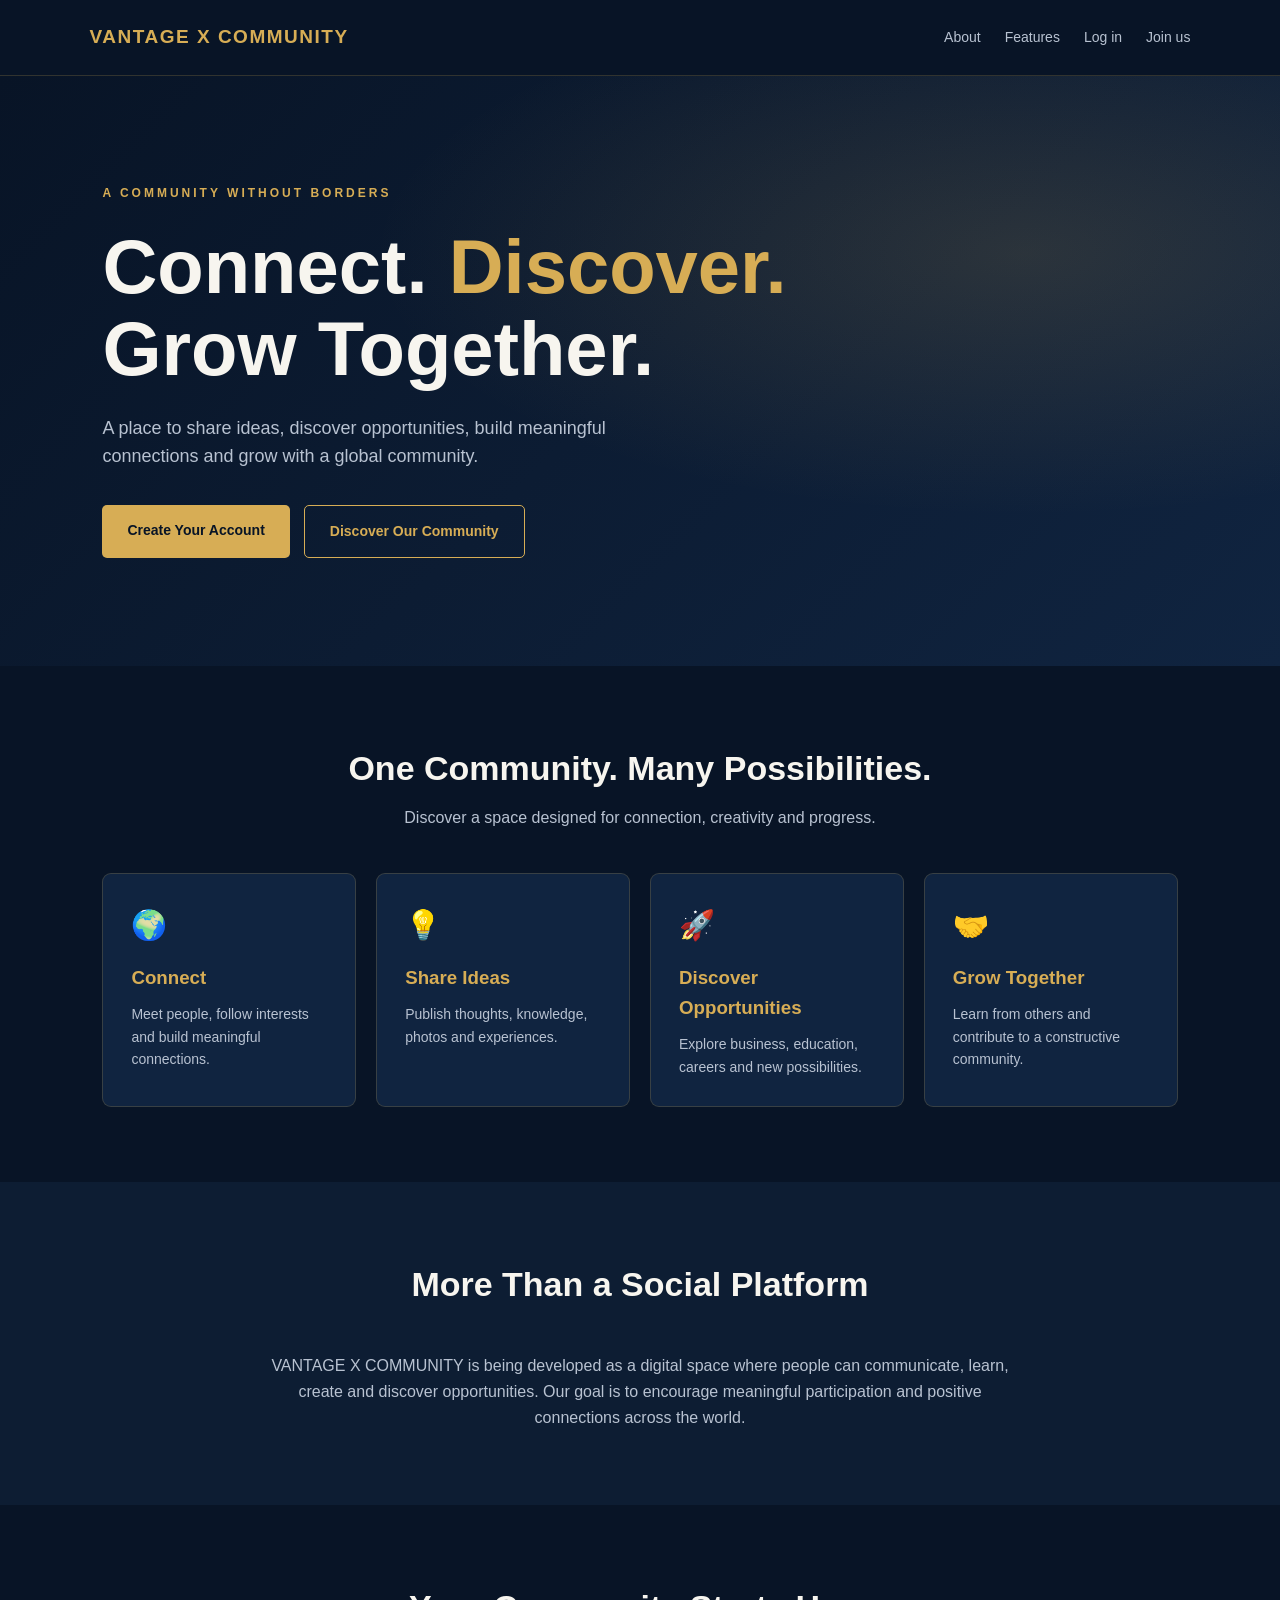
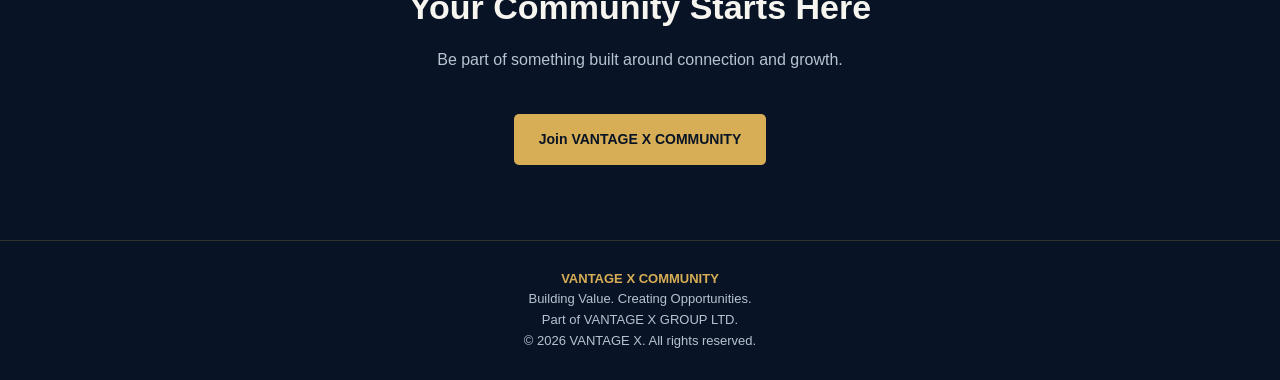
==== index.html @ 7fa85c02 "Create index.html" ====
<!DOCTYPE html>
<html lang="en">
<head>
  <meta charset="UTF-8">
  <meta name="viewport" content="width=device-width, initial-scale=1.0">
  <meta name="theme-color" content="#081426">
  <meta name="description" content="VANTAGE X COMMUNITY — Connect, discover and grow together.">
  <title>VANTAGE X COMMUNITY</title>
  <style>
    :root {
      --navy: #081426;
      --navy-light: #102440;
      --gold: #d7ad55;
      --ivory: #f7f5ef;
      --muted: #b8c2d1;
    }

    * { box-sizing: border-box; margin: 0; padding: 0; }

    body {
      background: var(--navy);
      color: var(--ivory);
      font-family: Arial, Helvetica, sans-serif;
      line-height: 1.6;
    }

    a { color: inherit; text-decoration: none; }

    header {
      min-height: 76px;
      padding: 18px 7%;
      display: flex;
      justify-content: space-between;
      align-items: center;
      gap: 20px;
      border-bottom: 1px solid rgba(215,173,85,.2);
    }

    .brand {
      color: var(--gold);
      font-size: 19px;
      font-weight: 800;
      letter-spacing: 1.5px;
    }

    nav { display: flex; gap: 24px; align-items: center; }
    nav a { font-size: 14px; color: var(--muted); }
    nav a:hover { color: var(--gold); }

    .hero {
      min-height: 590px;
      padding: 100px 8%;
      display: flex;
      align-items: center;
      background:
        radial-gradient(ellipse at 80% 30%, rgba(215,173,85,.15), transparent 45%),
        linear-gradient(135deg, #081426, #102440);
    }

    .hero-content { max-width: 760px; }

    .eyebrow {
      color: var(--gold);
      letter-spacing: 3px;
      font-size: 12px;
      font-weight: bold;
      margin-bottom: 22px;
    }

    h1 {
      font-size: clamp(42px, 7vw, 76px);
      line-height: 1.08;
      margin-bottom: 24px;
    }

    h1 span { color: var(--gold); }

    .hero p {
      max-width: 590px;
      color: var(--muted);
      font-size: 18px;
      margin-bottom: 34px;
    }

    .actions { display: flex; flex-wrap: wrap; gap: 14px; }

    .btn {
      display: inline-block;
      padding: 14px 25px;
      border-radius: 5px;
      font-weight: bold;
      font-size: 14px;
      transition: .2s;
    }

    .btn-primary { background: var(--gold); color: var(--navy); }
    .btn-secondary { border: 1px solid var(--gold); color: var(--gold); }
    .btn:hover { transform: translateY(-2px); }

    section { padding: 75px 8%; }

    .section-heading { text-align: center; margin-bottom: 42px; }
    .section-heading h2 { font-size: 34px; margin-bottom: 10px; }
    .section-heading p { color: var(--muted); }

    .features {
      display: grid;
      grid-template-columns: repeat(auto-fit, minmax(220px, 1fr));
      gap: 20px;
    }

    .feature {
      padding: 28px;
      border: 1px solid rgba(215,173,85,.2);
      border-radius: 9px;
      background: var(--navy-light);
    }

    .feature .symbol { font-size: 29px; margin-bottom: 15px; }
    .feature h3 { color: var(--gold); margin-bottom: 10px; }
    .feature p { color: var(--muted); font-size: 14px; }

    .about {
      text-align: center;
      background: #0d1d33;
    }

    .about p {
      max-width: 760px;
      margin: 15px auto 0;
      color: var(--muted);
    }

    .join { text-align: center; }
    .join p { color: var(--muted); margin: 12px 0 25px; }

    footer {
      padding: 28px 7%;
      text-align: center;
      border-top: 1px solid rgba(215,173,85,.2);
      color: var(--muted);
      font-size: 13px;
    }

    footer strong { color: var(--gold); }

    @media (max-width: 650px) {
      header { align-items: flex-start; flex-direction: column; }
      nav { flex-wrap: wrap; gap: 15px; }
      .hero { min-height: 520px; padding-top: 75px; padding-bottom: 75px; }
      .hero p { font-size: 16px; }
    }
  </style>
</head>
<body>

  <header>
    <a class="brand" href="index.html">VANTAGE X COMMUNITY</a>
    <nav aria-label="Main navigation">
      <a href="#about">About</a>
      <a href="#features">Features</a>
      <a href="login.html">Log in</a>
      <a href="signup.html">Join us</a>
    </nav>
  </header>

  <main>
    <section class="hero">
      <div class="hero-content">
        <div class="eyebrow">A COMMUNITY WITHOUT BORDERS</div>
        <h1>Connect. <span>Discover.</span><br>Grow Together.</h1>
        <p>
          A place to share ideas, discover opportunities, build meaningful
          connections and grow with a global community.
        </p>
        <div class="actions">
          <a class="btn btn-primary" href="signup.html">Create Your Account</a>
          <a class="btn btn-secondary" href="#about">Discover Our Community</a>
        </div>
      </div>
    </section>

    <section id="features">
      <div class="section-heading">
        <h2>One Community. Many Possibilities.</h2>
        <p>Discover a space designed for connection, creativity and progress.</p>
      </div>

      <div class="features">
        <article class="feature">
          <div class="symbol">🌍</div>
          <h3>Connect</h3>
          <p>Meet people, follow interests and build meaningful connections.</p>
        </article>

        <article class="feature">
          <div class="symbol">💡</div>
          <h3>Share Ideas</h3>
          <p>Publish thoughts, knowledge, photos and experiences.</p>
        </article>

        <article class="feature">
          <div class="symbol">🚀</div>
          <h3>Discover Opportunities</h3>
          <p>Explore business, education, careers and new possibilities.</p>
        </article>

        <article class="feature">
          <div class="symbol">🤝</div>
          <h3>Grow Together</h3>
          <p>Learn from others and contribute to a constructive community.</p>
        </article>
      </div>
    </section>

    <section class="about" id="about">
      <div class="section-heading">
        <h2>More Than a Social Platform</h2>
      </div>
      <p>
        VANTAGE X COMMUNITY is being developed as a digital space where
        people can communicate, learn, create and discover opportunities.
        Our goal is to encourage meaningful participation and positive
        connections across the world.
      </p>
    </section>

    <section class="join">
      <div class="section-heading">
        <h2>Your Community Starts Here</h2>
        <p>Be part of something built around connection and growth.</p>
      </div>
      <a class="btn btn-primary" href="signup.html">Join VANTAGE X COMMUNITY</a>
    </section>
  </main>

  <footer>
    <p><strong>VANTAGE X COMMUNITY</strong></p>
    <p>Building Value. Creating Opportunities.</p>
    <p>Part of VANTAGE X GROUP LTD.</p>
    <p>© <span id="year"></span> VANTAGE X. All rights reserved.</p>
  </footer>

  <script>
    document.getElementById("year").textContent = new Date().getFullYear();
  </script>
</body>
</html>
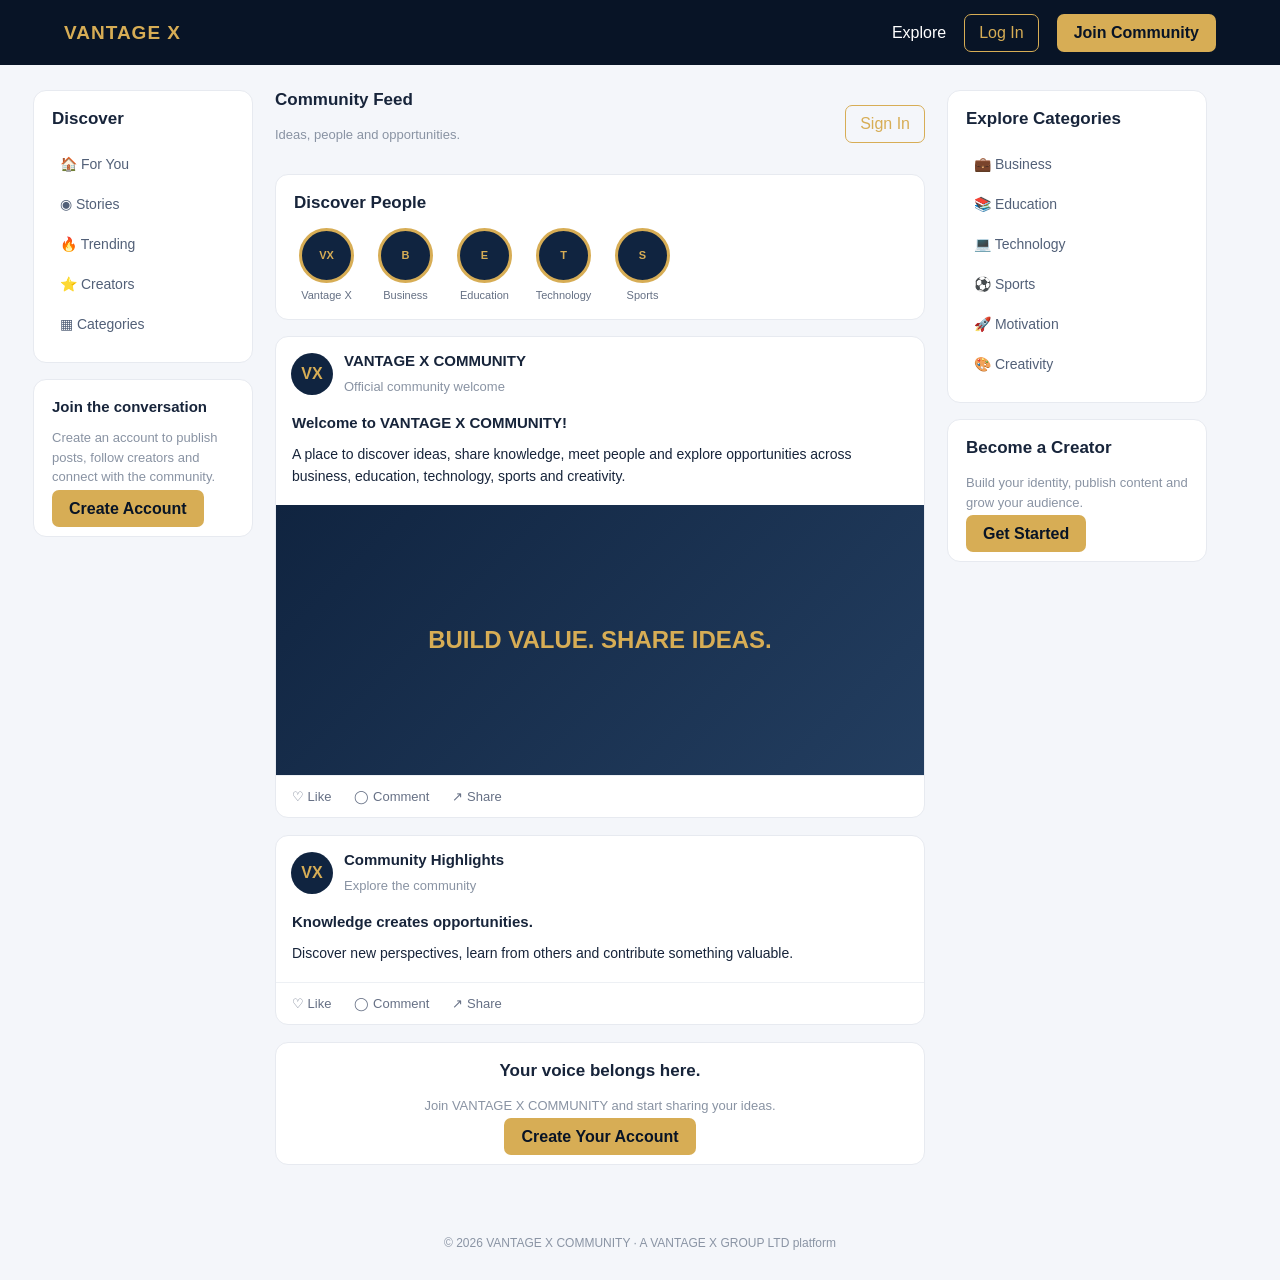
==== commit ffd14534: "Update index.html" ====
--- a/index.html
+++ b/index.html
@@ -1,248 +1,179 @@
+
 <!DOCTYPE html>
 <html lang="en">
 <head>
-  <meta charset="UTF-8">
-  <meta name="viewport" content="width=device-width, initial-scale=1.0">
-  <meta name="theme-color" content="#081426">
-  <meta name="description" content="VANTAGE X COMMUNITY — Connect, discover and grow together.">
-  <title>VANTAGE X COMMUNITY</title>
-  <style>
-    :root {
-      --navy: #081426;
-      --navy-light: #102440;
-      --gold: #d7ad55;
-      --ivory: #f7f5ef;
-      --muted: #b8c2d1;
-    }
+<meta charset="UTF-8">
+<meta name="viewport" content="width=device-width, initial-scale=1">
+<meta name="theme-color" content="#081426">
+<title>VANTAGE X COMMUNITY</title>
 
-    * { box-sizing: border-box; margin: 0; padding: 0; }
+<style>
+*{box-sizing:border-box}
+body{margin:0;background:#f4f6fa;color:#17243a;font-family:Arial,sans-serif}
+header{height:65px;background:#081426;color:white;display:flex;align-items:center;justify-content:space-between;padding:0 5%;position:sticky;top:0;z-index:10}
+.brand{font-weight:900;letter-spacing:1px;color:#d7ad55;font-size:19px}
+nav{display:flex;gap:18px;align-items:center}
+a{text-decoration:none;color:inherit}
+.btn{padding:10px 17px;border-radius:7px;background:#d7ad55;color:#081426;font-weight:bold}
+.secondary{border:1px solid #d7ad55;padding:9px 14px;border-radius:7px;color:#d7ad55}
+.layout{max-width:1250px;margin:25px auto;padding:0 18px;display:grid;grid-template-columns:220px minmax(0,650px) 260px;gap:22px}
+.panel{background:white;border:1px solid #e7eaf0;border-radius:13px;padding:18px;margin-bottom:16px}
+.side-link{display:block;padding:12px 8px;color:#526078;border-radius:7px;font-size:14px}
+.side-link:hover{background:#f1f3f7}
+h2{font-size:17px;margin:0 0 15px}
+h3{font-size:15px;margin:0 0 8px}
+.muted{color:#8993a3;font-size:13px;line-height:1.5}
+.feed-title{display:flex;justify-content:space-between;align-items:center;margin-bottom:16px}
+.post{background:white;border:1px solid #e7eaf0;border-radius:13px;margin-bottom:17px;overflow:hidden}
+.post-head{display:flex;align-items:center;gap:11px;padding:15px}
+.avatar{width:42px;height:42px;border-radius:50%;background:#102440;color:#d7ad55;display:grid;place-items:center;font-weight:bold}
+.post-body{padding:0 16px 17px;line-height:1.6;font-size:14px}
+.post-image{width:100%;height:270px;background:linear-gradient(135deg,#102440,#233e60);display:grid;place-items:center;color:#d7ad55;font-size:24px;font-weight:bold}
+.actions{display:flex;gap:23px;padding:13px 16px;border-top:1px solid #edf0f4;color:#667085;font-size:13px}
+.actions span{cursor:pointer}
+.story-row{display:flex;gap:14px;overflow-x:auto}
+.story{text-align:center;min-width:65px;font-size:11px;color:#657084}
+.story .avatar{width:55px;height:55px;margin:0 auto 6px;border:3px solid #d7ad55}
+footer{text-align:center;padding:30px;color:#8a94a4;font-size:12px}
+@media(max-width:950px){.layout{grid-template-columns:190px minmax(0,1fr)}.right{display:none}}
+@media(max-width:650px){
+header{padding:0 14px}
+nav{gap:9px}
+nav .secondary{display:none}
+.layout{display:block;margin:15px auto;padding:0 10px}
+.left{display:none}
+.post-image{height:220px}
+}
+</style>
+</head>
 
-    body {
-      background: var(--navy);
-      color: var(--ivory);
-      font-family: Arial, Helvetica, sans-serif;
-      line-height: 1.6;
-    }
-
-    a { color: inherit; text-decoration: none; }
-
-    header {
-      min-height: 76px;
-      padding: 18px 7%;
-      display: flex;
-      justify-content: space-between;
-      align-items: center;
-      gap: 20px;
-      border-bottom: 1px solid rgba(215,173,85,.2);
-    }
-
-    .brand {
-      color: var(--gold);
-      font-size: 19px;
-      font-weight: 800;
-      letter-spacing: 1.5px;
-    }
-
-    nav { display: flex; gap: 24px; align-items: center; }
-    nav a { font-size: 14px; color: var(--muted); }
-    nav a:hover { color: var(--gold); }
-
-    .hero {
-      min-height: 590px;
-      padding: 100px 8%;
-      display: flex;
-      align-items: center;
-      background:
-        radial-gradient(ellipse at 80% 30%, rgba(215,173,85,.15), transparent 45%),
-        linear-gradient(135deg, #081426, #102440);
-    }
-
-    .hero-content { max-width: 760px; }
-
-    .eyebrow {
-      color: var(--gold);
-      letter-spacing: 3px;
-      font-size: 12px;
-      font-weight: bold;
-      margin-bottom: 22px;
-    }
-
-    h1 {
-      font-size: clamp(42px, 7vw, 76px);
-      line-height: 1.08;
-      margin-bottom: 24px;
-    }
-
-    h1 span { color: var(--gold); }
-
-    .hero p {
-      max-width: 590px;
-      color: var(--muted);
-      font-size: 18px;
-      margin-bottom: 34px;
-    }
-
-    .actions { display: flex; flex-wrap: wrap; gap: 14px; }
-
-    .btn {
-      display: inline-block;
-      padding: 14px 25px;
-      border-radius: 5px;
-      font-weight: bold;
-      font-size: 14px;
-      transition: .2s;
-    }
-
-    .btn-primary { background: var(--gold); color: var(--navy); }
-    .btn-secondary { border: 1px solid var(--gold); color: var(--gold); }
-    .btn:hover { transform: translateY(-2px); }
-
-    section { padding: 75px 8%; }
-
-    .section-heading { text-align: center; margin-bottom: 42px; }
-    .section-heading h2 { font-size: 34px; margin-bottom: 10px; }
-    .section-heading p { color: var(--muted); }
-
-    .features {
-      display: grid;
-      grid-template-columns: repeat(auto-fit, minmax(220px, 1fr));
-      gap: 20px;
-    }
-
-    .feature {
-      padding: 28px;
-      border: 1px solid rgba(215,173,85,.2);
-      border-radius: 9px;
-      background: var(--navy-light);
-    }
-
-    .feature .symbol { font-size: 29px; margin-bottom: 15px; }
-    .feature h3 { color: var(--gold); margin-bottom: 10px; }
-    .feature p { color: var(--muted); font-size: 14px; }
-
-    .about {
-      text-align: center;
-      background: #0d1d33;
-    }
-
-    .about p {
-      max-width: 760px;
-      margin: 15px auto 0;
-      color: var(--muted);
-    }
-
-    .join { text-align: center; }
-    .join p { color: var(--muted); margin: 12px 0 25px; }
-
-    footer {
-      padding: 28px 7%;
-      text-align: center;
-      border-top: 1px solid rgba(215,173,85,.2);
-      color: var(--muted);
-      font-size: 13px;
-    }
-
-    footer strong { color: var(--gold); }
-
-    @media (max-width: 650px) {
-      header { align-items: flex-start; flex-direction: column; }
-      nav { flex-wrap: wrap; gap: 15px; }
-      .hero { min-height: 520px; padding-top: 75px; padding-bottom: 75px; }
-      .hero p { font-size: 16px; }
-    }
-  </style>
-</head>
 <body>
 
-  <header>
-    <a class="brand" href="index.html">VANTAGE X COMMUNITY</a>
-    <nav aria-label="Main navigation">
-      <a href="#about">About</a>
-      <a href="#features">Features</a>
-      <a href="login.html">Log in</a>
-      <a href="signup.html">Join us</a>
-    </nav>
-  </header>
+<header>
+  <a class="brand" href="index.html">VANTAGE X</a>
+  <nav>
+    <a href="#feed">Explore</a>
+    <a class="secondary" href="login.html">Log In</a>
+    <a class="btn" href="signup.html">Join Community</a>
+  </nav>
+</header>
 
-  <main>
-    <section class="hero">
-      <div class="hero-content">
-        <div class="eyebrow">A COMMUNITY WITHOUT BORDERS</div>
-        <h1>Connect. <span>Discover.</span><br>Grow Together.</h1>
-        <p>
-          A place to share ideas, discover opportunities, build meaningful
-          connections and grow with a global community.
-        </p>
-        <div class="actions">
-          <a class="btn btn-primary" href="signup.html">Create Your Account</a>
-          <a class="btn btn-secondary" href="#about">Discover Our Community</a>
+<div class="layout">
+
+<aside class="left">
+  <div class="panel">
+    <h2>Discover</h2>
+    <a class="side-link" href="#feed">🏠 For You</a>
+    <a class="side-link" href="#stories">◉ Stories</a>
+    <a class="side-link" href="#trending">🔥 Trending</a>
+    <a class="side-link" href="#creators">⭐ Creators</a>
+    <a class="side-link" href="#categories">▦ Categories</a>
+  </div>
+
+  <div class="panel">
+    <h3>Join the conversation</h3>
+    <p class="muted">Create an account to publish posts, follow creators and connect with the community.</p>
+    <a class="btn" href="signup.html">Create Account</a>
+  </div>
+</aside>
+
+<main id="feed">
+
+  <div class="feed-title">
+    <div>
+      <h2>Community Feed</h2>
+      <p class="muted">Ideas, people and opportunities.</p>
+    </div>
+    <a class="secondary" href="login.html">Sign In</a>
+  </div>
+
+  <section class="panel" id="stories">
+    <h2>Discover People</h2>
+    <div class="story-row">
+      <div class="story"><div class="avatar">VX</div>Vantage X</div>
+      <div class="story"><div class="avatar">B</div>Business</div>
+      <div class="story"><div class="avatar">E</div>Education</div>
+      <div class="story"><div class="avatar">T</div>Technology</div>
+      <div class="story"><div class="avatar">S</div>Sports</div>
+    </div>
+  </section>
+
+  <div id="postsContainer">
+
+    <article class="post">
+      <div class="post-head">
+        <div class="avatar">VX</div>
+        <div>
+          <h3>VANTAGE X COMMUNITY</h3>
+          <span class="muted">Official community welcome</span>
         </div>
       </div>
-    </section>
+      <div class="post-body">
+        <h3>Welcome to VANTAGE X COMMUNITY!</h3>
+        A place to discover ideas, share knowledge, meet people and explore opportunities across business, education, technology, sports and creativity.
+      </div>
+      <div class="post-image">BUILD VALUE. SHARE IDEAS.</div>
+      <div class="actions">
+        <span>♡ Like</span>
+        <span>◯ Comment</span>
+        <span>↗ Share</span>
+      </div>
+    </article>
 
-    <section id="features">
-      <div class="section-heading">
-        <h2>One Community. Many Possibilities.</h2>
-        <p>Discover a space designed for connection, creativity and progress.</p>
+    <article class="post" id="trending">
+      <div class="post-head">
+        <div class="avatar">VX</div>
+        <div>
+          <h3>Community Highlights</h3>
+          <span class="muted">Explore the community</span>
+        </div>
       </div>
+      <div class="post-body">
+        <h3>Knowledge creates opportunities.</h3>
+        Discover new perspectives, learn from others and contribute something valuable.
+      </div>
+      <div class="actions">
+        <span>♡ Like</span>
+        <span>◯ Comment</span>
+        <span>↗ Share</span>
+      </div>
+    </article>
 
-      <div class="features">
-        <article class="feature">
-          <div class="symbol">🌍</div>
-          <h3>Connect</h3>
-          <p>Meet people, follow interests and build meaningful connections.</p>
-        </article>
+  </div>
 
-        <article class="feature">
-          <div class="symbol">💡</div>
-          <h3>Share Ideas</h3>
-          <p>Publish thoughts, knowledge, photos and experiences.</p>
-        </article>
+  <div class="panel" style="text-align:center">
+    <h2>Your voice belongs here.</h2>
+    <p class="muted">Join VANTAGE X COMMUNITY and start sharing your ideas.</p>
+    <a class="btn" href="signup.html">Create Your Account</a>
+  </div>
 
-        <article class="feature">
-          <div class="symbol">🚀</div>
-          <h3>Discover Opportunities</h3>
-          <p>Explore business, education, careers and new possibilities.</p>
-        </article>
+</main>
 
-        <article class="feature">
-          <div class="symbol">🤝</div>
-          <h3>Grow Together</h3>
-          <p>Learn from others and contribute to a constructive community.</p>
-        </article>
-      </div>
-    </section>
+<aside class="right">
 
-    <section class="about" id="about">
-      <div class="section-heading">
-        <h2>More Than a Social Platform</h2>
-      </div>
-      <p>
-        VANTAGE X COMMUNITY is being developed as a digital space where
-        people can communicate, learn, create and discover opportunities.
-        Our goal is to encourage meaningful participation and positive
-        connections across the world.
-      </p>
-    </section>
+  <div class="panel" id="categories">
+    <h2>Explore Categories</h2>
+    <a class="side-link" href="#feed">💼 Business</a>
+    <a class="side-link" href="#feed">📚 Education</a>
+    <a class="side-link" href="#feed">💻 Technology</a>
+    <a class="side-link" href="#feed">⚽ Sports</a>
+    <a class="side-link" href="#feed">🚀 Motivation</a>
+    <a class="side-link" href="#feed">🎨 Creativity</a>
+  </div>
 
-    <section class="join">
-      <div class="section-heading">
-        <h2>Your Community Starts Here</h2>
-        <p>Be part of something built around connection and growth.</p>
-      </div>
-      <a class="btn btn-primary" href="signup.html">Join VANTAGE X COMMUNITY</a>
-    </section>
-  </main>
+  <div class="panel" id="creators">
+    <h2>Become a Creator</h2>
+    <p class="muted">Build your identity, publish content and grow your audience.</p>
+    <a class="btn" href="signup.html">Get Started</a>
+  </div>
 
-  <footer>
-    <p><strong>VANTAGE X COMMUNITY</strong></p>
-    <p>Building Value. Creating Opportunities.</p>
-    <p>Part of VANTAGE X GROUP LTD.</p>
-    <p>© <span id="year"></span> VANTAGE X. All rights reserved.</p>
-  </footer>
+</aside>
 
-  <script>
-    document.getElementById("year").textContent = new Date().getFullYear();
-  </script>
+</div>
+
+<footer>
+  © 2026 VANTAGE X COMMUNITY · A VANTAGE X GROUP LTD platform
+</footer>
+
 </body>
 </html>
